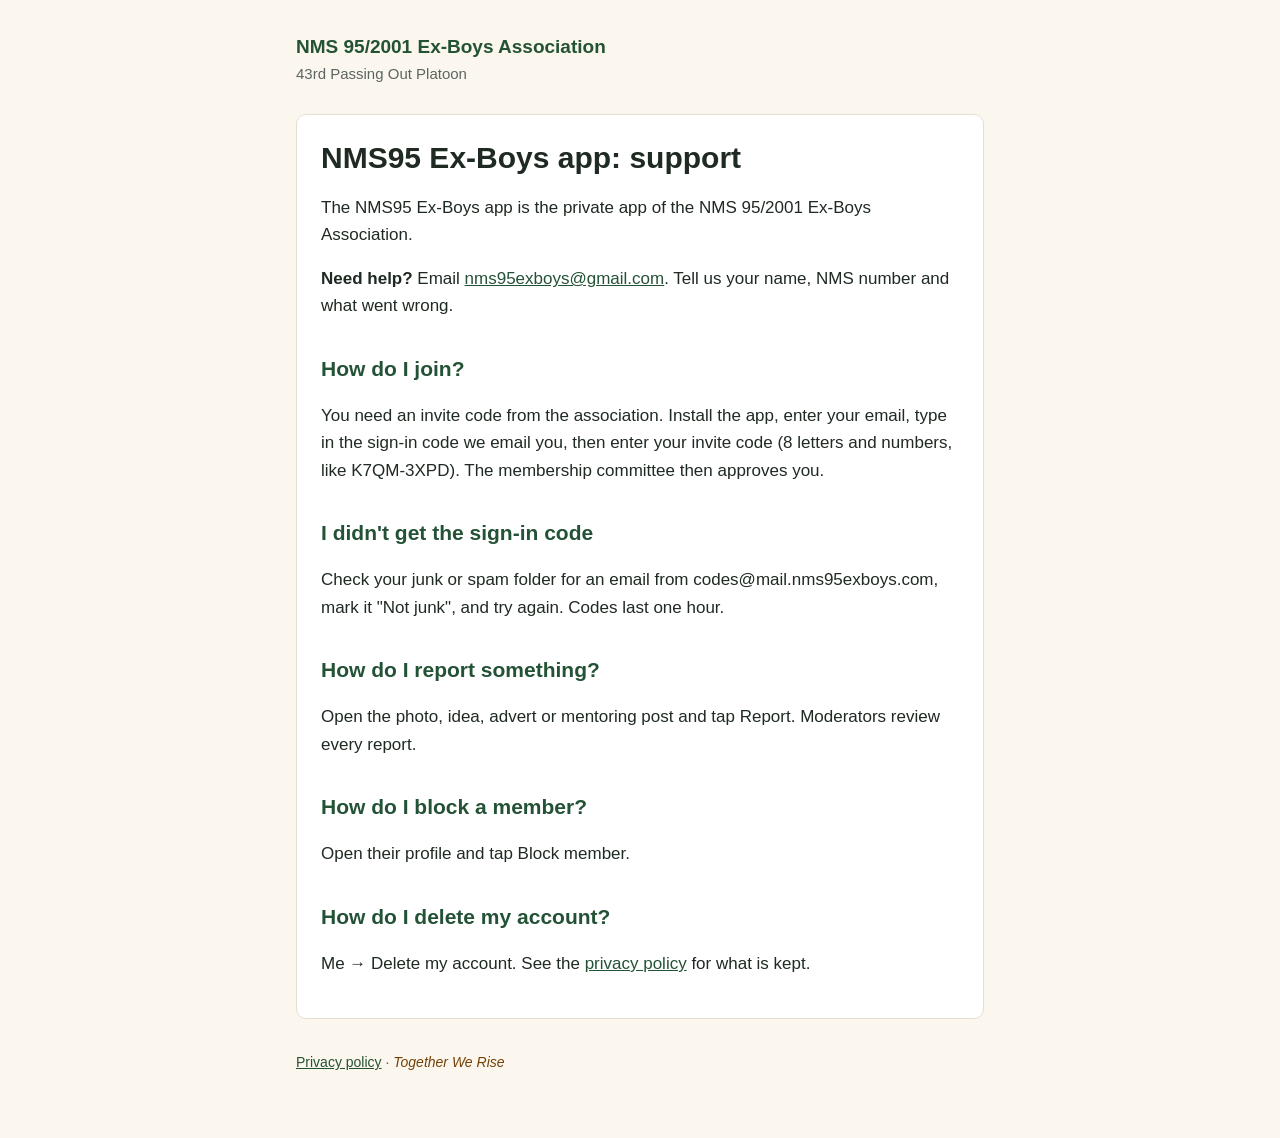
==== support/index.html @ 144a2fd0 "Privacy policy and support pages for the NMS95 Ex-Boys app Co-Authored-By: Claude Opus 5.5 <noreply@" ====
<!doctype html>
<html lang="en">
<head>
<meta charset="utf-8">
<meta name="viewport" content="width=device-width, initial-scale=1">
<title>Support · NMS95 Ex-Boys app</title>
<link rel="stylesheet" href="/style.css">
</head>
<body>
<main>
<header><a href="/">NMS 95/2001 Ex-Boys Association</a><p>43rd Passing Out Platoon</p></header>
<div class="card">
<h1>NMS95 Ex-Boys app: support</h1>
<p>The NMS95 Ex-Boys app is the private app of the NMS 95/2001 Ex-Boys Association.</p>
<p><strong>Need help?</strong> Email <a href="mailto:nms95exboys@gmail.com">nms95exboys@gmail.com</a>. Tell us your name, NMS number and what went wrong.</p>

<h2>How do I join?</h2>
<p>You need an invite code from the association. Install the app, enter your email, type in the sign-in code we email you, then enter your invite code (8 letters and numbers, like K7QM-3XPD). The membership committee then approves you.</p>

<h2>I didn't get the sign-in code</h2>
<p>Check your junk or spam folder for an email from codes@mail.nms95exboys.com, mark it "Not junk", and try again. Codes last one hour.</p>

<h2>How do I report something?</h2>
<p>Open the photo, idea, advert or mentoring post and tap Report. Moderators review every report.</p>

<h2>How do I block a member?</h2>
<p>Open their profile and tap Block member.</p>

<h2>How do I delete my account?</h2>
<p>Me → Delete my account. See the <a href="/privacy/">privacy policy</a> for what is kept.</p>
</div>
<footer><a href="/privacy/">Privacy policy</a> · <em>Together We Rise</em></footer>
</main>
</body>
</html>
---- style.css ----
:root{--bg:#FBF7EE;--card:#fff;--ink:#1F2A22;--muted:#5C6660;--green:#245236;--line:#E5DFD0;--gold:#744207}
@media (prefers-color-scheme:dark){:root{--bg:#121613;--card:#1B211D;--ink:#EDEFEA;--muted:#A3ABA5;--green:#7FBF95;--line:#2C342F;--gold:#E0B46A}}
*{box-sizing:border-box}
body{margin:0;background:var(--bg);color:var(--ink);font:17px/1.6 -apple-system,BlinkMacSystemFont,"Segoe UI",Helvetica,Arial,sans-serif}
main{max-width:720px;margin:0 auto;padding:32px 16px 64px}
header a{color:var(--green);font-weight:700;text-decoration:none;font-size:19px}
header p{margin:0 0 28px;color:var(--muted);font-size:15px}
h1{font-size:30px;line-height:1.25;margin:0 0 8px}
h2{font-size:21px;margin:32px 0 8px;color:var(--green)}
a{color:var(--green)}
.card{background:var(--card);border:1px solid var(--line);border-radius:10px;padding:24px}
.muted{color:var(--muted)}
footer{margin-top:32px;color:var(--muted);font-size:14px}
footer em{color:var(--gold)}
ul{padding-left:22px}
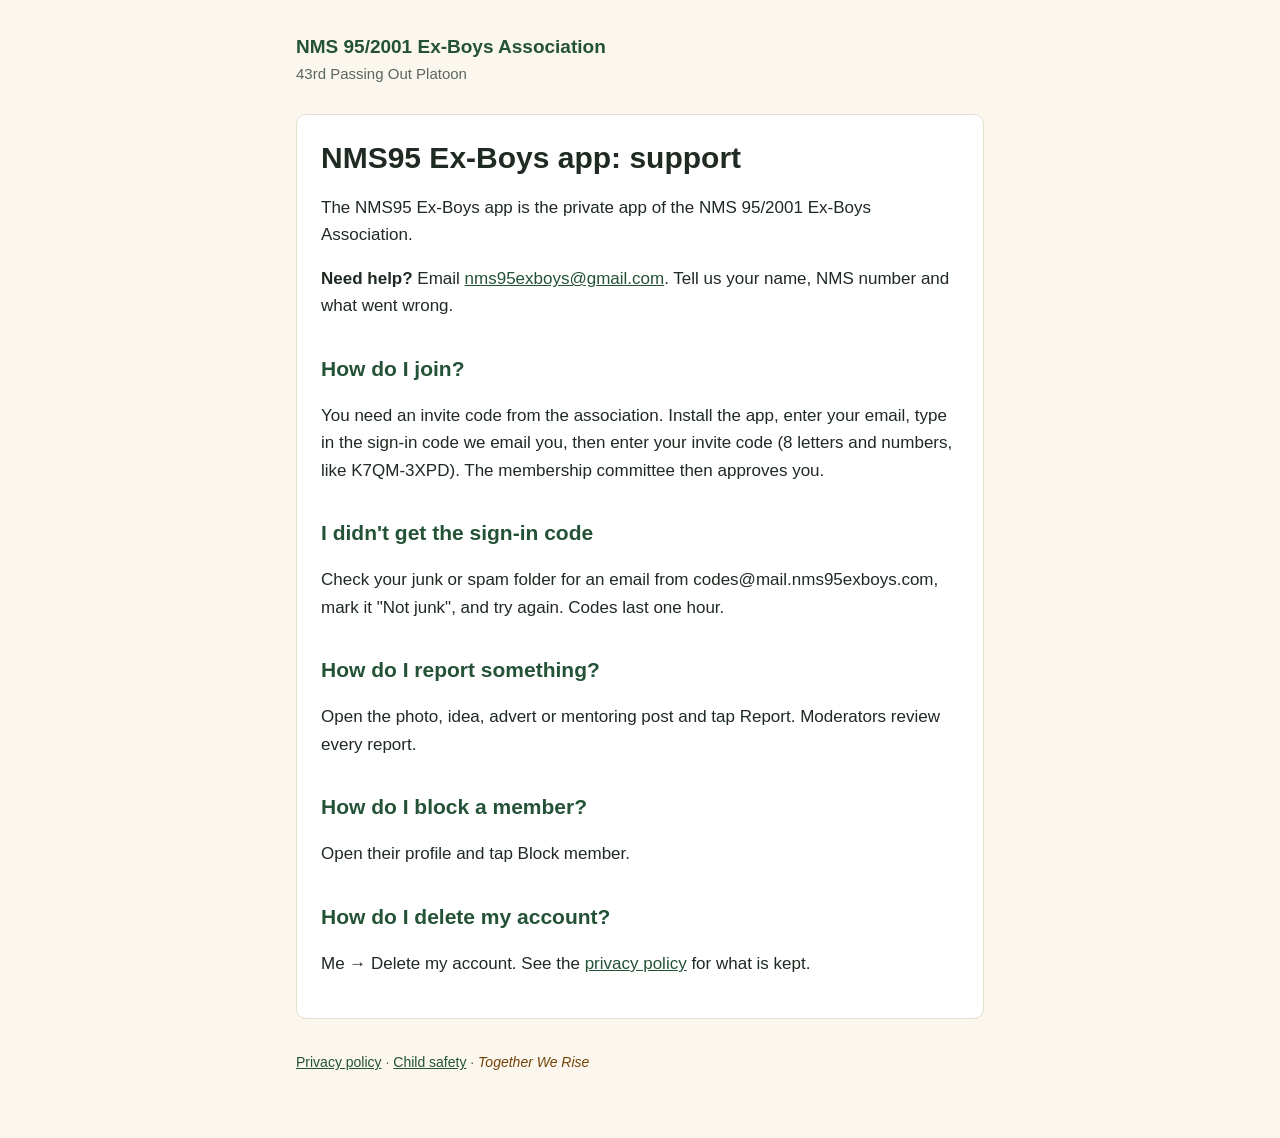
==== commit e90c381b: "Link child safety standards from support" ====
--- a/support/index.html
+++ b/support/index.html
@@ -29,7 +29,7 @@
 <h2>How do I delete my account?</h2>
 <p>Me → Delete my account. See the <a href="/privacy/">privacy policy</a> for what is kept.</p>
 </div>
-<footer><a href="/privacy/">Privacy policy</a> · <em>Together We Rise</em></footer>
+<footer><a href="/privacy/">Privacy policy</a> · <a href="/child-safety/">Child safety</a> · <em>Together We Rise</em></footer>
 </main>
 </body>
 </html>
